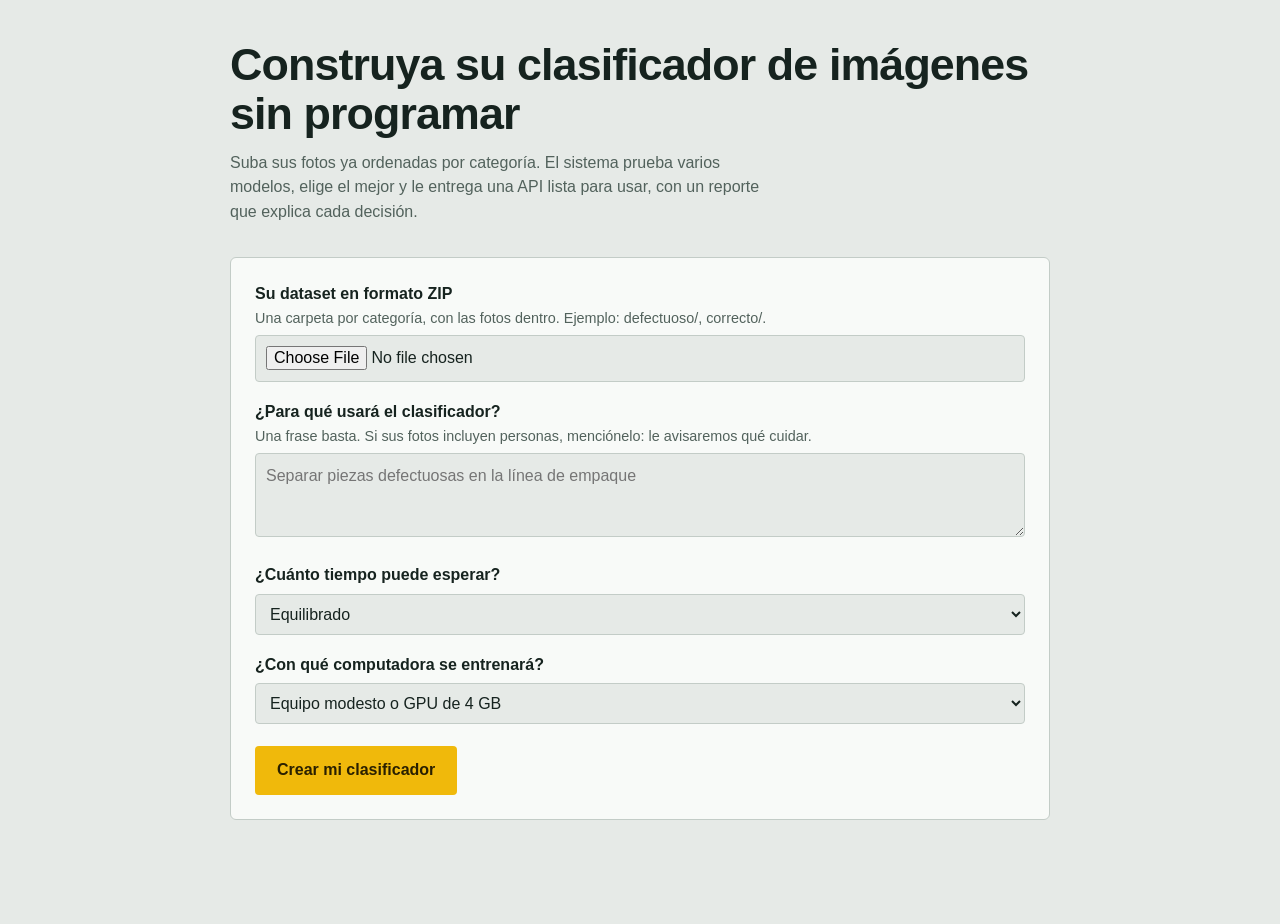
==== src/automl_agents/web/index.html @ e98e284c "Initial commit" ====
<!doctype html>
<html lang="es">
<head>
<meta charset="utf-8">
<meta name="viewport" content="width=device-width, initial-scale=1">
<title>Construya su clasificador de imágenes</title>
<style>
  :root {
    --bg:#e6eae7; --paper:#f8faf8; --ink:#16231f; --muted:#52625c; --line:#c3ccc7;
    --signal:#f0b90b; --signal-ink:#2a2000; --steel:#2f5d7c; --ok:#1f7a4d; --bad:#b3261e;
    --font: "Segoe UI", "Helvetica Neue", Arial, system-ui, sans-serif;
  }
  @media (prefers-color-scheme: dark) {
    :root { --bg:#141b19; --paper:#1c2522; --ink:#e7eeea; --muted:#9fb0a8; --line:#33423d; --steel:#7fb3d6; --ok:#5ec08f; --bad:#ff8a80; }
  }
  * { box-sizing: border-box; }
  body { margin:0; background:var(--bg); color:var(--ink); font:16px/1.55 var(--font); }
  main { max-width: 860px; margin: 0 auto; padding: 40px 20px 80px; }
  h1 { font-size: clamp(1.9rem, 4.5vw, 2.8rem); line-height:1.1; margin:0 0 12px; letter-spacing:-0.02em; font-weight:800; }
  .lead { max-width: 60ch; color:var(--muted); margin:0 0 32px; }
  form, .panel { background:var(--paper); border:1px solid var(--line); border-radius:6px; padding:24px; margin-bottom:24px; }
  label { display:block; font-weight:600; margin: 18px 0 6px; }
  label:first-of-type { margin-top:0; }
  .hint { color:var(--muted); font-weight:400; font-size:.9rem; display:block; }
  input[type=file], textarea, select { width:100%; padding:10px; border:1px solid var(--line); border-radius:4px; background:var(--bg); color:var(--ink); font:inherit; }
  textarea { min-height: 84px; resize: vertical; }
  button { margin-top:22px; padding:12px 22px; border:0; border-radius:4px; background:var(--signal); color:var(--signal-ink); font:inherit; font-weight:700; cursor:pointer; }
  button:disabled { opacity:.5; cursor:progress; }
  :focus-visible { outline:3px solid var(--steel); outline-offset:2px; }
  .err { color:var(--bad); margin-top:14px; font-weight:600; }
  ol.steps { list-style:none; padding:0; margin:0 0 18px; display:grid; gap:8px; }
  ol.steps li { display:flex; gap:12px; align-items:center; color:var(--muted); }
  ol.steps li::before { content:""; width:14px; height:14px; border-radius:50%; border:2px solid var(--line); flex:none; }
  ol.steps li.now { color:var(--ink); font-weight:700; }
  ol.steps li.now::before { border-color:var(--signal); background:var(--signal); }
  ol.steps li.done::before { border-color:var(--ok); background:var(--ok); }
  #log { font-size:.9rem; color:var(--muted); max-height:180px; overflow:auto; border-top:1px solid var(--line); padding-top:12px; margin:0; list-style:none; }
  .kpi { font-size: clamp(2.4rem, 8vw, 4rem); font-weight:800; line-height:1; letter-spacing:-0.03em; }
  .row { display:flex; gap:16px; flex-wrap:wrap; margin-top:16px; }
  a.btn { display:inline-block; padding:10px 18px; border-radius:4px; border:2px solid var(--steel); color:var(--steel); font-weight:700; text-decoration:none; }
  a.btn.main { background:var(--steel); color:#fff; }
  pre { white-space:pre-wrap; background:var(--bg); padding:16px; border-radius:4px; font:inherit; font-size:.95rem; }
  [hidden] { display:none !important; }
</style>
</head>
<body>
<main>
  <h1>Construya su clasificador de imágenes sin programar</h1>
  <p class="lead">Suba sus fotos ya ordenadas por categoría. El sistema prueba varios modelos, elige el mejor y le entrega una API lista para usar, con un reporte que explica cada decisión.</p>

  <form id="form">
    <label for="file">Su dataset en formato ZIP
      <span class="hint">Una carpeta por categoría, con las fotos dentro. Ejemplo: defectuoso/, correcto/.</span></label>
    <input id="file" name="file" type="file" accept=".zip" required>

    <label for="use_case">¿Para qué usará el clasificador?
      <span class="hint">Una frase basta. Si sus fotos incluyen personas, menciónelo: le avisaremos qué cuidar.</span></label>
    <textarea id="use_case" name="use_case" maxlength="1000" placeholder="Separar piezas defectuosas en la línea de empaque"></textarea>

    <label for="budget">¿Cuánto tiempo puede esperar?</label>
    <select id="budget" name="budget">
      <option value="rapido">Rápido: menos pruebas, resultado más aproximado</option>
      <option value="estandar" selected>Equilibrado</option>
      <option value="exhaustivo">Exhaustivo: más pruebas, tarda más</option>
    </select>

    <label for="tier">¿Con qué computadora se entrenará?</label>
    <select id="tier" name="tier">
      <option value="low" selected>Equipo modesto o GPU de 4 GB</option>
      <option value="medium">GPU de 8 GB o más</option>
      <option value="high">GPU potente o nube</option>
    </select>

    <button id="go" type="submit">Crear mi clasificador</button>
    <div id="err" class="err" role="alert" hidden></div>
  </form>

  <section id="progress" class="panel" hidden aria-live="polite">
    <ol class="steps" id="steps"></ol>
    <ul id="log"></ul>
  </section>

  <section id="result" class="panel" hidden>
    <div class="kpi" id="acc"></div>
    <p id="acc-note" style="color:var(--muted);margin:6px 0 0"></p>
    <div class="row">
      <a class="btn main" id="dl" href="#">Descargar modelo y reportes</a>
      <a class="btn" id="rep" href="#" target="_blank" rel="noopener">Ver reporte completo</a>
    </div>
    <pre id="report" hidden></pre>
  </section>
</main>
<script>
const STAGES = [
  ["perfil","Revisando sus imágenes"], ["rag","Consultando buenas prácticas"],
  ["candidatas","Eligiendo los modelos a probar"], ["train","Entrenando y comparando"],
  ["evaluacion","Evaluando con imágenes nuevas"], ["reportes","Escribiendo los reportes"], ["listo","Modelo listo"]
];
const $ = id => document.getElementById(id);
let timer = null;

function renderSteps(events) {
  const seen = new Set(events.map(e => e.stage === "control" ? "train" : e.stage));
  let last = -1; STAGES.forEach(([k], i) => { if (seen.has(k)) last = i; });
  $("steps").innerHTML = STAGES.map(([k, t], i) =>
    `<li class="${i < last || (i === last && k === "listo") ? "done" : i === last ? "now" : ""}">${t}</li>`).join("");
  $("log").innerHTML = events.slice(-8).reverse().map(e => `<li>${e.message.replace(/</g, "&lt;")}</li>`).join("");
}

async function poll(id) {
  const r = await fetch(`/api/runs/${id}`); const d = await r.json();
  renderSteps(d.events || []);
  if (d.status === "done") {
    clearInterval(timer);
    const s = d.summary, acc = (s.test.accuracy * 100).toFixed(0);
    $("acc").textContent = `${acc} % de aciertos`;
    $("acc-note").textContent = `Modelo elegido: ${s.winner.architecture}. Medido con ${s.test.n_test} imágenes que no vio al entrenar.`;
    $("dl").href = `/api/runs/${id}/download`; $("rep").href = `/api/runs/${id}/report`;
    $("result").hidden = false; $("go").disabled = false;
  } else if (d.status === "error") {
    clearInterval(timer); $("go").disabled = false;
    $("err").textContent = d.message || "La ejecución falló."; $("err").hidden = false;
  }
}

$("form").addEventListener("submit", async ev => {
  ev.preventDefault();
  $("err").hidden = true; $("result").hidden = true; $("go").disabled = true;
  const res = await fetch("/api/runs", { method: "POST", body: new FormData($("form")) });
  const d = await res.json();
  if (!res.ok) { $("err").textContent = d.detail || "No se pudo cargar el dataset."; $("err").hidden = false; $("go").disabled = false; return; }
  $("progress").hidden = false; renderSteps([]);
  timer = setInterval(() => poll(d.run_id), 3000); poll(d.run_id);
});
</script>
</body>
</html>
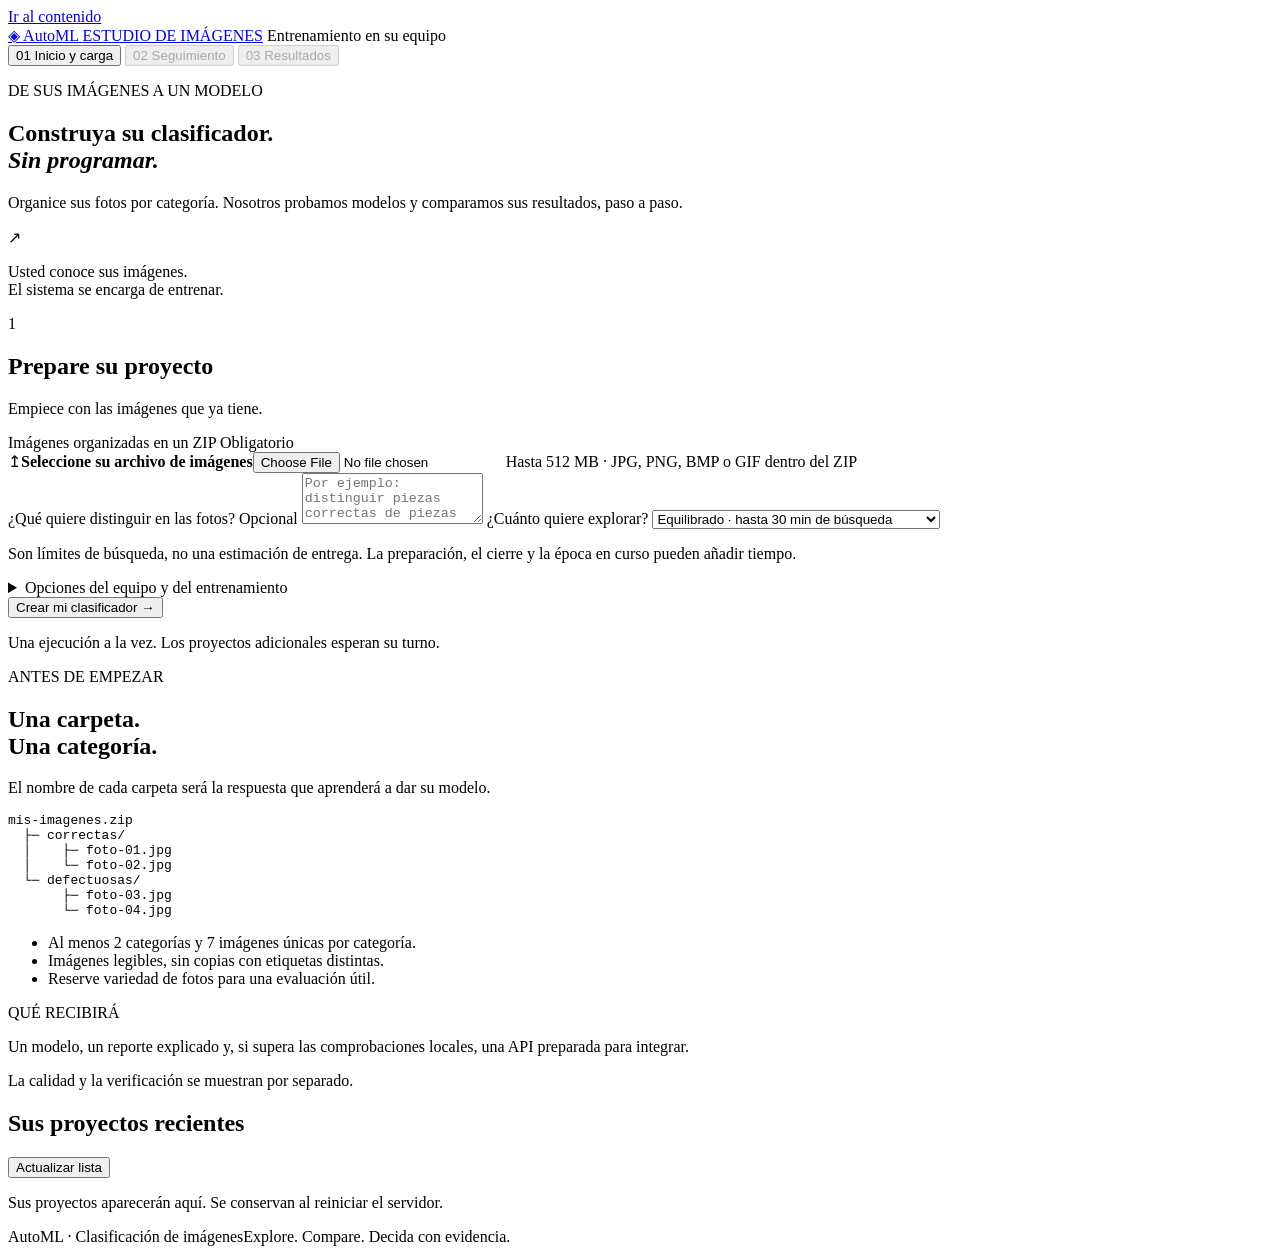
==== commit 82cc7128: "feat: version v2.0" ====
--- a/src/automl_agents/web/index.html
+++ b/src/automl_agents/web/index.html
@@ -1,137 +1,69 @@
 <!doctype html>
 <html lang="es">
 <head>
-<meta charset="utf-8">
-<meta name="viewport" content="width=device-width, initial-scale=1">
-<title>Construya su clasificador de imágenes</title>
-<style>
-  :root {
-    --bg:#e6eae7; --paper:#f8faf8; --ink:#16231f; --muted:#52625c; --line:#c3ccc7;
-    --signal:#f0b90b; --signal-ink:#2a2000; --steel:#2f5d7c; --ok:#1f7a4d; --bad:#b3261e;
-    --font: "Segoe UI", "Helvetica Neue", Arial, system-ui, sans-serif;
-  }
-  @media (prefers-color-scheme: dark) {
-    :root { --bg:#141b19; --paper:#1c2522; --ink:#e7eeea; --muted:#9fb0a8; --line:#33423d; --steel:#7fb3d6; --ok:#5ec08f; --bad:#ff8a80; }
-  }
-  * { box-sizing: border-box; }
-  body { margin:0; background:var(--bg); color:var(--ink); font:16px/1.55 var(--font); }
-  main { max-width: 860px; margin: 0 auto; padding: 40px 20px 80px; }
-  h1 { font-size: clamp(1.9rem, 4.5vw, 2.8rem); line-height:1.1; margin:0 0 12px; letter-spacing:-0.02em; font-weight:800; }
-  .lead { max-width: 60ch; color:var(--muted); margin:0 0 32px; }
-  form, .panel { background:var(--paper); border:1px solid var(--line); border-radius:6px; padding:24px; margin-bottom:24px; }
-  label { display:block; font-weight:600; margin: 18px 0 6px; }
-  label:first-of-type { margin-top:0; }
-  .hint { color:var(--muted); font-weight:400; font-size:.9rem; display:block; }
-  input[type=file], textarea, select { width:100%; padding:10px; border:1px solid var(--line); border-radius:4px; background:var(--bg); color:var(--ink); font:inherit; }
-  textarea { min-height: 84px; resize: vertical; }
-  button { margin-top:22px; padding:12px 22px; border:0; border-radius:4px; background:var(--signal); color:var(--signal-ink); font:inherit; font-weight:700; cursor:pointer; }
-  button:disabled { opacity:.5; cursor:progress; }
-  :focus-visible { outline:3px solid var(--steel); outline-offset:2px; }
-  .err { color:var(--bad); margin-top:14px; font-weight:600; }
-  ol.steps { list-style:none; padding:0; margin:0 0 18px; display:grid; gap:8px; }
-  ol.steps li { display:flex; gap:12px; align-items:center; color:var(--muted); }
-  ol.steps li::before { content:""; width:14px; height:14px; border-radius:50%; border:2px solid var(--line); flex:none; }
-  ol.steps li.now { color:var(--ink); font-weight:700; }
-  ol.steps li.now::before { border-color:var(--signal); background:var(--signal); }
-  ol.steps li.done::before { border-color:var(--ok); background:var(--ok); }
-  #log { font-size:.9rem; color:var(--muted); max-height:180px; overflow:auto; border-top:1px solid var(--line); padding-top:12px; margin:0; list-style:none; }
-  .kpi { font-size: clamp(2.4rem, 8vw, 4rem); font-weight:800; line-height:1; letter-spacing:-0.03em; }
-  .row { display:flex; gap:16px; flex-wrap:wrap; margin-top:16px; }
-  a.btn { display:inline-block; padding:10px 18px; border-radius:4px; border:2px solid var(--steel); color:var(--steel); font-weight:700; text-decoration:none; }
-  a.btn.main { background:var(--steel); color:#fff; }
-  pre { white-space:pre-wrap; background:var(--bg); padding:16px; border-radius:4px; font:inherit; font-size:.95rem; }
-  [hidden] { display:none !important; }
-</style>
+  <meta charset="utf-8">
+  <meta name="viewport" content="width=device-width, initial-scale=1">
+  <meta name="theme-color" content="#174f42">
+  <title>AutoML · Su clasificador de imágenes</title>
+  <link rel="stylesheet" href="/assets/app.css">
+  <script src="/assets/app.js" defer></script>
 </head>
 <body>
-<main>
-  <h1>Construya su clasificador de imágenes sin programar</h1>
-  <p class="lead">Suba sus fotos ya ordenadas por categoría. El sistema prueba varios modelos, elige el mejor y le entrega una API lista para usar, con un reporte que explica cada decisión.</p>
-
-  <form id="form">
-    <label for="file">Su dataset en formato ZIP
-      <span class="hint">Una carpeta por categoría, con las fotos dentro. Ejemplo: defectuoso/, correcto/.</span></label>
-    <input id="file" name="file" type="file" accept=".zip" required>
-
-    <label for="use_case">¿Para qué usará el clasificador?
-      <span class="hint">Una frase basta. Si sus fotos incluyen personas, menciónelo: le avisaremos qué cuidar.</span></label>
-    <textarea id="use_case" name="use_case" maxlength="1000" placeholder="Separar piezas defectuosas en la línea de empaque"></textarea>
-
-    <label for="budget">¿Cuánto tiempo puede esperar?</label>
-    <select id="budget" name="budget">
-      <option value="rapido">Rápido: menos pruebas, resultado más aproximado</option>
-      <option value="estandar" selected>Equilibrado</option>
-      <option value="exhaustivo">Exhaustivo: más pruebas, tarda más</option>
-    </select>
-
-    <label for="tier">¿Con qué computadora se entrenará?</label>
-    <select id="tier" name="tier">
-      <option value="low" selected>Equipo modesto o GPU de 4 GB</option>
-      <option value="medium">GPU de 8 GB o más</option>
-      <option value="high">GPU potente o nube</option>
-    </select>
-
-    <button id="go" type="submit">Crear mi clasificador</button>
-    <div id="err" class="err" role="alert" hidden></div>
-  </form>
-
-  <section id="progress" class="panel" hidden aria-live="polite">
-    <ol class="steps" id="steps"></ol>
-    <ul id="log"></ul>
+<a class="skip" href="#main">Ir al contenido</a>
+<header class="header"><a class="brand" href="/" aria-label="AutoML, inicio"><span class="brand-mark" aria-hidden="true">◈</span> AutoML <span class="brand-note">ESTUDIO DE IMÁGENES</span></a><span class="local-note"><i></i> Entrenamiento en su equipo</span></header>
+<main id="main">
+  <nav class="journey" aria-label="Pasos del proyecto">
+    <button data-view="start" aria-current="step"><span>01</span> Inicio y carga</button>
+    <button data-view="tracking" disabled><span>02</span> Seguimiento</button>
+    <button data-view="results" disabled><span>03</span> Resultados</button>
+  </nav>
+  <div id="connection" class="notice warning" role="status" hidden></div>
+  <div id="current" class="current" hidden><div><span class="eyebrow">PROYECTO ACTUAL</span><code id="run-id"></code></div><span id="run-state" class="badge"></span><button class="text-button" id="open-current">Ver seguimiento →</button></div>
+  <p id="action-error" class="field-error" role="alert" hidden></p>
+  <p id="run-error" class="field-error" role="alert" hidden></p>
+  <section id="start" aria-labelledby="start-title">
+    <div class="intro"><div><p class="eyebrow">DE SUS IMÁGENES A UN MODELO</p><h1 id="start-title" tabindex="-1">Construya su clasificador.<br><em>Sin programar.</em></h1><p class="lead">Organice sus fotos por categoría. Nosotros probamos modelos y comparamos sus resultados, paso a paso.</p></div><div class="intro-note"><span class="mini-symbol" aria-hidden="true">↗</span><p>Usted conoce sus imágenes.<br>El sistema se encarga de entrenar.</p></div></div>
+    <div class="setup-grid">
+      <form id="form" class="panel" novalidate>
+        <div class="panel-heading"><span class="step-marker">1</span><div><h2>Prepare su proyecto</h2><p>Empiece con las imágenes que ya tiene.</p></div></div>
+        <label for="file">Imágenes organizadas en un ZIP <span class="required">Obligatorio</span></label>
+        <div class="file-box"><span class="file-icon" aria-hidden="true">↥</span><strong>Seleccione su archivo de imágenes</strong><input id="file" name="file" type="file" accept=".zip,application/zip" required aria-describedby="file-hint file-error"><span id="file-hint" class="hint">Hasta 512 MB · JPG, PNG, BMP o GIF dentro del ZIP</span></div>
+        <p id="file-error" class="field-error" role="alert" hidden></p>
+        <label for="use_case">¿Qué quiere distinguir en las fotos? <span class="optional">Opcional</span></label>
+        <textarea id="use_case" name="use_case" maxlength="1000" rows="3" placeholder="Por ejemplo: distinguir piezas correctas de piezas defectuosas."></textarea>
+        <label for="budget">¿Cuánto quiere explorar?</label>
+        <select id="budget" name="budget" aria-describedby="budget-hint"><option value="rapido">Prueba rápida · hasta 10 min de búsqueda</option><option value="estandar" selected>Equilibrado · hasta 30 min de búsqueda</option><option value="exhaustivo">Más alternativas · hasta 60 min de búsqueda</option></select>
+        <p id="budget-hint" class="hint">Son límites de búsqueda, no una estimación de entrega. La preparación, el cierre y la época en curso pueden añadir tiempo.</p>
+        <details class="advanced"><summary>Opciones del equipo y del entrenamiento</summary><label for="tier">Equipo que ejecuta el servidor</label><select id="tier" name="tier"><option value="low">Modesto · CPU o GPU de 4 GB</option><option value="medium">Intermedio · GPU de 8 GB</option><option value="high">Potente · GPU de mayor capacidad</option></select><label for="mode">Cómo se eligen las alternativas</label><select id="mode" name="mode"><option value="rules">Reglas automáticas · sin servicio de IA externo</option><option value="agentic">Asistente de IA · usa las credenciales del servidor</option></select><label class="check"><input id="pretrained" type="checkbox" checked> Partir de modelos previamente entrenados</label><p class="hint">Puede necesitar descargar pesos la primera vez. Desactive esta opción para una prueba sin descargas; con pocos datos, la calidad será limitada.</p></details>
+        <p id="form-error" class="field-error" role="alert" hidden></p>
+        <button id="go" class="primary" type="submit">Crear mi clasificador <span aria-hidden="true">→</span></button>
+        <p class="hint form-foot">Una ejecución a la vez. Los proyectos adicionales esperan su turno.</p>
+      </form>
+      <aside class="guide"><div class="guide-top"><span class="eyebrow">ANTES DE EMPEZAR</span><h2>Una carpeta.<br>Una categoría.</h2><p>El nombre de cada carpeta será la respuesta que aprenderá a dar su modelo.</p><pre aria-label="Ejemplo de estructura del ZIP">mis-imagenes.zip
+  ├─ correctas/
+  │    ├─ foto-01.jpg
+  │    └─ foto-02.jpg
+  └─ defectuosas/
+       ├─ foto-03.jpg
+       └─ foto-04.jpg</pre><ul class="requirements"><li>Al menos 2 categorías y 7 imágenes únicas por categoría.</li><li>Imágenes legibles, sin copias con etiquetas distintas.</li><li>Reserve variedad de fotos para una evaluación útil.</li></ul></div><div class="guide-bottom"><span class="eyebrow">QUÉ RECIBIRÁ</span><p>Un modelo, un reporte explicado y, si supera las comprobaciones locales, una API preparada para integrar.</p><p class="hint">La calidad y la verificación se muestran por separado.</p></div></aside>
+    </div>
   </section>
-
-  <section id="result" class="panel" hidden>
-    <div class="kpi" id="acc"></div>
-    <p id="acc-note" style="color:var(--muted);margin:6px 0 0"></p>
-    <div class="row">
-      <a class="btn main" id="dl" href="#">Descargar modelo y reportes</a>
-      <a class="btn" id="rep" href="#" target="_blank" rel="noopener">Ver reporte completo</a>
-    </div>
-    <pre id="report" hidden></pre>
+  <section id="tracking" hidden aria-labelledby="tracking-title">
+    <div class="view-heading"><div><p class="eyebrow">SU PROYECTO, PASO A PASO</p><h1 id="tracking-title" tabindex="-1">Estamos trabajando en sus imágenes.</h1><p id="status-description" class="lead"></p></div><div class="actions"><button id="cancel" class="secondary" hidden>Cancelar entrenamiento</button><button id="resume" class="primary" hidden>Reanudar ejecución</button><button id="see-results" class="secondary" hidden>Ver resultados →</button></div></div>
+    <div id="live-status" class="notice" role="status" aria-live="polite" aria-atomic="true"></div>
+    <details><summary>Consultar otros límites de ejecución</summary><p id="budget-detail" class="hint"></p></details>
+    <div class="stats"><article class="stat"><span>Etapa actual</span><strong id="stage">En espera</strong><small id="task">El proyecto está en la cola.</small></article><article class="stat"><span>Intentos terminados</span><strong id="attempts">0</strong><small id="attempt-limit"></small></article><article class="stat"><span>Tiempo de búsqueda consumido</span><strong id="time">0 s</strong><small id="time-limit"></small></article><article class="stat"><span>Mejor acierto en validación</span><strong id="best">—</strong><small>Imágenes reservadas para comparar modelos.</small></article></div>
+    <div class="tracking-grid"><article class="panel"><div class="section-title"><h2>El recorrido</h2><span class="eyebrow">AVANCE MEDIDO</span></div><ol id="stages" class="stages"></ol><p class="hint">La búsqueda se adapta a lo aprendido. No se muestra un porcentaje total porque el número de pruebas puede cambiar.</p></article><article class="panel"><h2>Entrenamiento actual</h2><p id="epoch">Todavía no hay un intento activo.</p><div id="chart" class="chart"></div><p class="hint">Un paso (época) significa que el modelo recorrió las imágenes de entrenamiento. Las curvas se actualizan al terminar cada paso.</p><details><summary>Plan y decisiones del sistema</summary><ol id="plan" class="plain-list"></ol><ul id="decisions" class="plain-list"></ul></details></article></div>
+    <article class="panel activity"><h2>Actividad reciente</h2><ol id="events" class="events"></ol></article>
   </section>
+  <section id="results" hidden aria-labelledby="results-title">
+    <div class="view-heading"><div><p class="eyebrow">LO QUE APRENDIMOS</p><h1 id="results-title" tabindex="-1">Resultados de su proyecto.</h1><p id="result-description" class="lead"></p></div><div class="actions"><button class="primary" id="result-resume" hidden>Reanudar ejecución</button><button class="secondary" id="new-project">Crear otro proyecto</button></div></div>
+    <div class="result-grid"><article class="panel result-main"><span class="eyebrow">MODELO SELECCIONADO</span><h2 id="winner">Sin modelo seleccionado</h2><div id="test-accuracy" class="score">—</div><p>Acierto con imágenes de prueba que no se usaron para elegir el modelo.</p><div class="result-metrics"><div><span>Equilibrio entre categorías (F1)</span><strong id="f1">—</strong></div><div><span>Imágenes de prueba</span><strong id="n-test">—</strong></div><div><span>Acierto de validación</span><strong id="val-accuracy">—</strong></div></div></article><article class="panel"><h2>Estado de la entrega</h2><dl class="delivery"><dt>Calidad del modelo</dt><dd id="quality"></dd><dt>Archivos disponibles</dt><dd id="delivery-state"></dd><dt>Verificación de la API</dt><dd id="verification"></dd><dt>Motivo de finalización</dt><dd id="reason"></dd></dl></article></div>
+    <article class="panel"><h2>Descargue lo que necesita</h2><p>Las opciones se habilitan cuando los archivos están disponibles y la ejecución se ha detenido.</p><div id="downloads" class="downloads"></div><p id="no-downloads" class="hint">No hay archivos disponibles todavía.</p><details id="report-details" hidden><summary>Leer el reporte de esta ejecución</summary><pre id="report">Abra esta sección para cargar el reporte.</pre></details></article>
+    <article class="notice"><h2>Antes de usar su modelo</h2><ul id="limitations"><li>El resultado depende de la variedad y calidad de sus imágenes.</li><li>Compruebe el modelo con fotos reales de su caso de uso antes de integrarlo.</li></ul></article>
+  </section>
+  <section class="history" aria-labelledby="history-title"><div class="section-title"><h2 id="history-title">Sus proyectos recientes</h2><button id="refresh-history" class="text-button">Actualizar lista</button></div><p id="history-empty" class="hint">Sus proyectos aparecerán aquí. Se conservan al reiniciar el servidor.</p><ul id="history-list"></ul></section>
 </main>
-<script>
-const STAGES = [
-  ["perfil","Revisando sus imágenes"], ["rag","Consultando buenas prácticas"],
-  ["candidatas","Eligiendo los modelos a probar"], ["train","Entrenando y comparando"],
-  ["evaluacion","Evaluando con imágenes nuevas"], ["reportes","Escribiendo los reportes"], ["listo","Modelo listo"]
-];
-const $ = id => document.getElementById(id);
-let timer = null;
-
-function renderSteps(events) {
-  const seen = new Set(events.map(e => e.stage === "control" ? "train" : e.stage));
-  let last = -1; STAGES.forEach(([k], i) => { if (seen.has(k)) last = i; });
-  $("steps").innerHTML = STAGES.map(([k, t], i) =>
-    `<li class="${i < last || (i === last && k === "listo") ? "done" : i === last ? "now" : ""}">${t}</li>`).join("");
-  $("log").innerHTML = events.slice(-8).reverse().map(e => `<li>${e.message.replace(/</g, "&lt;")}</li>`).join("");
-}
-
-async function poll(id) {
-  const r = await fetch(`/api/runs/${id}`); const d = await r.json();
-  renderSteps(d.events || []);
-  if (d.status === "done") {
-    clearInterval(timer);
-    const s = d.summary, acc = (s.test.accuracy * 100).toFixed(0);
-    $("acc").textContent = `${acc} % de aciertos`;
-    $("acc-note").textContent = `Modelo elegido: ${s.winner.architecture}. Medido con ${s.test.n_test} imágenes que no vio al entrenar.`;
-    $("dl").href = `/api/runs/${id}/download`; $("rep").href = `/api/runs/${id}/report`;
-    $("result").hidden = false; $("go").disabled = false;
-  } else if (d.status === "error") {
-    clearInterval(timer); $("go").disabled = false;
-    $("err").textContent = d.message || "La ejecución falló."; $("err").hidden = false;
-  }
-}
-
-$("form").addEventListener("submit", async ev => {
-  ev.preventDefault();
-  $("err").hidden = true; $("result").hidden = true; $("go").disabled = true;
-  const res = await fetch("/api/runs", { method: "POST", body: new FormData($("form")) });
-  const d = await res.json();
-  if (!res.ok) { $("err").textContent = d.detail || "No se pudo cargar el dataset."; $("err").hidden = false; $("go").disabled = false; return; }
-  $("progress").hidden = false; renderSteps([]);
-  timer = setInterval(() => poll(d.run_id), 3000); poll(d.run_id);
-});
-</script>
+<footer><span>AutoML · Clasificación de imágenes</span><span>Explore. Compare. Decida con evidencia.</span></footer>
 </body>
 </html>
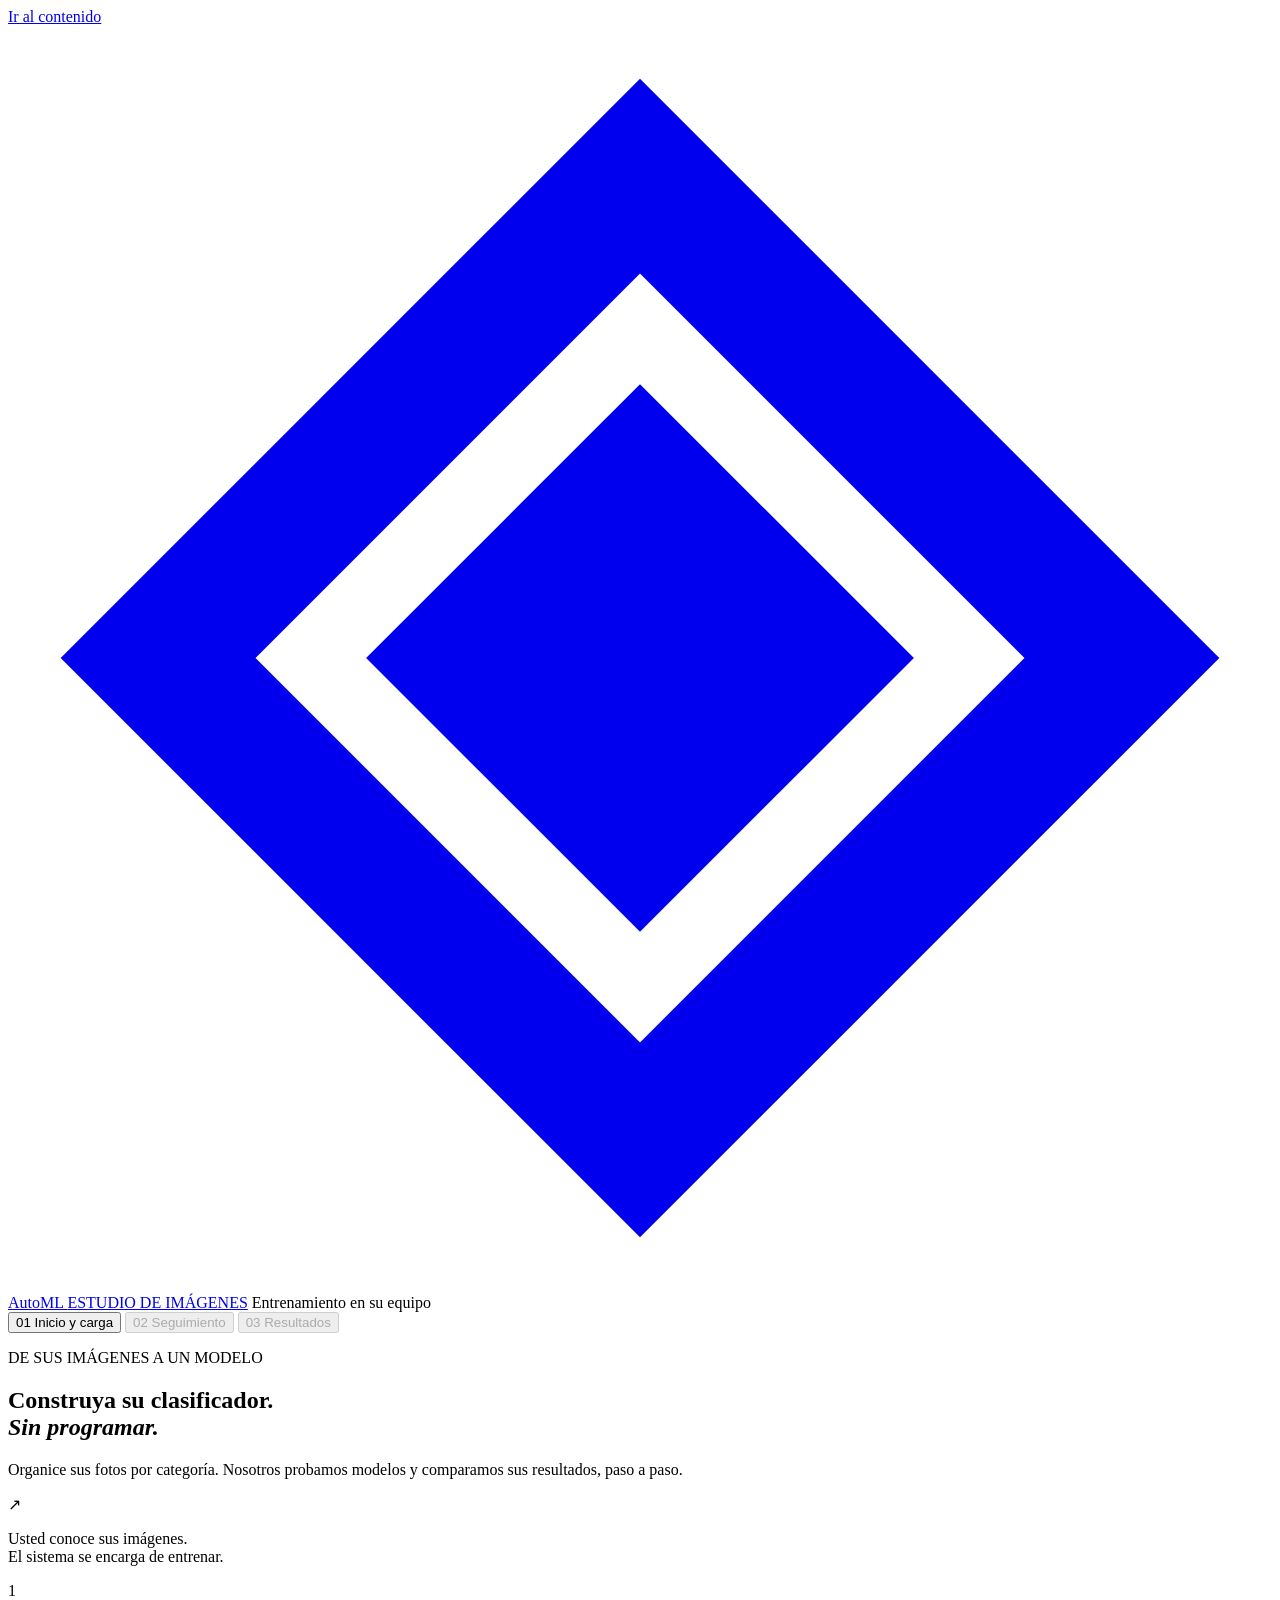
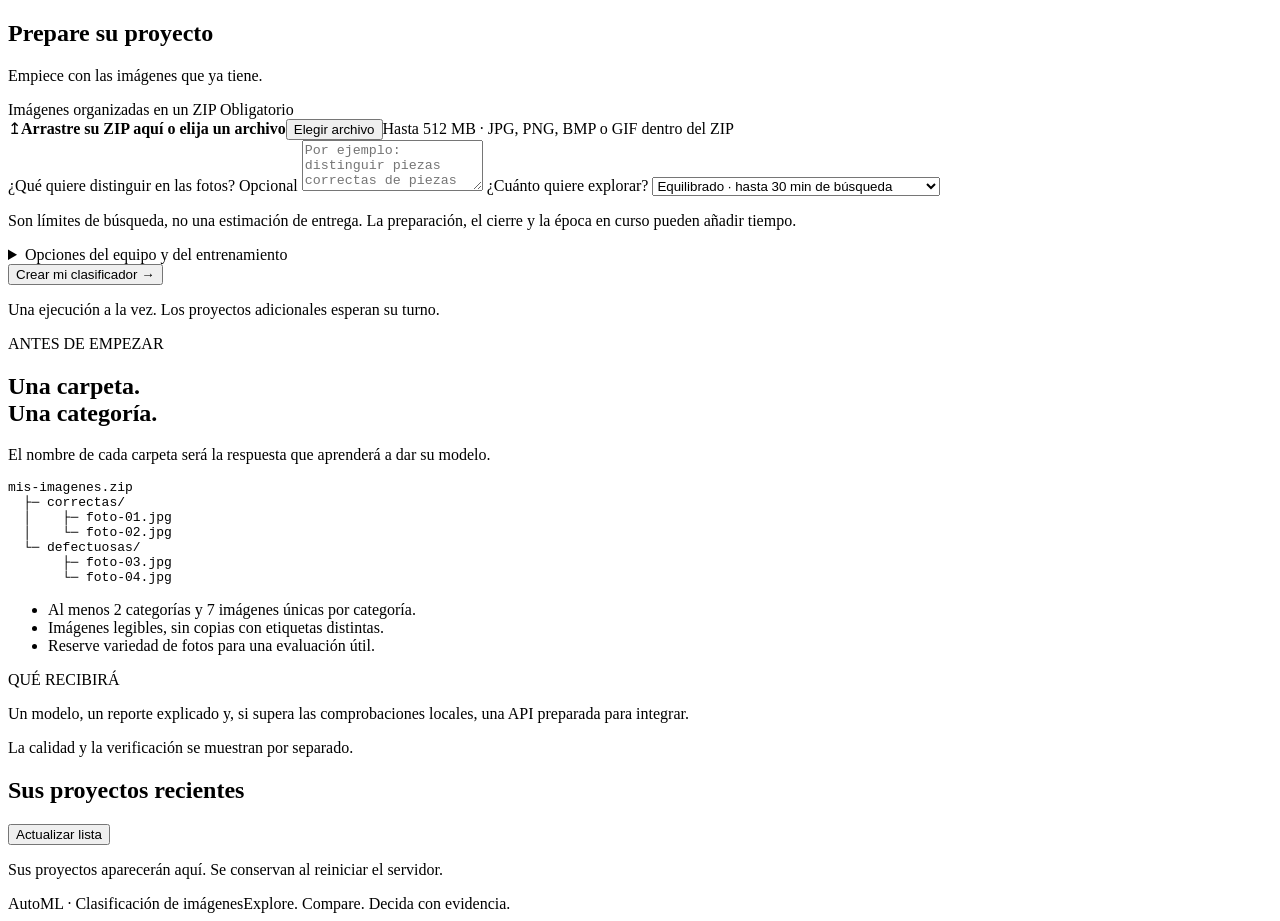
==== commit f77bab49: "feat: release version 2.1.0" ====
--- a/src/automl_agents/web/index.html
+++ b/src/automl_agents/web/index.html
@@ -5,12 +5,12 @@
   <meta name="viewport" content="width=device-width, initial-scale=1">
   <meta name="theme-color" content="#174f42">
   <title>AutoML · Su clasificador de imágenes</title>
-  <link rel="stylesheet" href="/assets/app.css">
-  <script src="/assets/app.js" defer></script>
+  <link rel="stylesheet" href="/assets/app.css?v=20261030-footer-spacing">
+  <script src="/assets/app.js?v=20261030-markdown" defer></script>
 </head>
 <body>
 <a class="skip" href="#main">Ir al contenido</a>
-<header class="header"><a class="brand" href="/" aria-label="AutoML, inicio"><span class="brand-mark" aria-hidden="true">◈</span> AutoML <span class="brand-note">ESTUDIO DE IMÁGENES</span></a><span class="local-note"><i></i> Entrenamiento en su equipo</span></header>
+<header class="header"><a class="brand" href="/" aria-label="AutoML, inicio"><span class="brand-mark" aria-hidden="true"><svg viewBox="0 0 24 24" focusable="false"><path d="M12 1 23 12 12 23 1 12Z M12 4.7 4.7 12 12 19.3 19.3 12Z" fill="currentColor" fill-rule="evenodd"/><path d="m12 6.8 5.2 5.2-5.2 5.2L6.8 12Z" fill="currentColor"/></svg></span> AutoML <span class="brand-note">ESTUDIO DE IMÁGENES</span></a><span class="local-note"><i></i> Entrenamiento en su equipo</span></header>
 <main id="main">
   <nav class="journey" aria-label="Pasos del proyecto">
     <button data-view="start" aria-current="step"><span>01</span> Inicio y carga</button>
@@ -26,8 +26,9 @@
     <div class="setup-grid">
       <form id="form" class="panel" novalidate>
         <div class="panel-heading"><span class="step-marker">1</span><div><h2>Prepare su proyecto</h2><p>Empiece con las imágenes que ya tiene.</p></div></div>
-        <label for="file">Imágenes organizadas en un ZIP <span class="required">Obligatorio</span></label>
-        <div class="file-box"><span class="file-icon" aria-hidden="true">↥</span><strong>Seleccione su archivo de imágenes</strong><input id="file" name="file" type="file" accept=".zip,application/zip" required aria-describedby="file-hint file-error"><span id="file-hint" class="hint">Hasta 512 MB · JPG, PNG, BMP o GIF dentro del ZIP</span></div>
+        <div id="file-label" class="field-label">Imágenes organizadas en un ZIP <span class="required">Obligatorio</span></div>
+        <div id="file-picker" class="file-box"><span class="file-icon" aria-hidden="true">↥</span><strong>Arrastre su ZIP aquí o elija un archivo</strong><input id="file" name="file" type="file" accept=".zip,application/zip" required aria-labelledby="file-label" aria-describedby="file-hint file-error" hidden><button id="choose-file" class="secondary" type="button" aria-describedby="file-hint file-error">Elegir archivo</button><span id="file-hint" class="hint">Hasta 512 MB · JPG, PNG, BMP o GIF dentro del ZIP</span></div>
+        <div id="file-card" class="file-card" hidden><span id="file-fallback" class="file-icon" aria-hidden="true">▤</span><div id="file-previews" class="file-previews" hidden></div><div class="file-details" role="status"><strong id="file-name"></strong><span id="file-size"></span></div><button id="remove-file" class="remove-file" type="button" aria-label="Eliminar archivo y elegir otro" title="Eliminar archivo y elegir otro">×</button></div>
         <p id="file-error" class="field-error" role="alert" hidden></p>
         <label for="use_case">¿Qué quiere distinguir en las fotos? <span class="optional">Opcional</span></label>
         <textarea id="use_case" name="use_case" maxlength="1000" rows="3" placeholder="Por ejemplo: distinguir piezas correctas de piezas defectuosas."></textarea>
@@ -50,16 +51,16 @@
   </section>
   <section id="tracking" hidden aria-labelledby="tracking-title">
     <div class="view-heading"><div><p class="eyebrow">SU PROYECTO, PASO A PASO</p><h1 id="tracking-title" tabindex="-1">Estamos trabajando en sus imágenes.</h1><p id="status-description" class="lead"></p></div><div class="actions"><button id="cancel" class="secondary" hidden>Cancelar entrenamiento</button><button id="resume" class="primary" hidden>Reanudar ejecución</button><button id="see-results" class="secondary" hidden>Ver resultados →</button></div></div>
-    <div id="live-status" class="notice" role="status" aria-live="polite" aria-atomic="true"></div>
-    <details><summary>Consultar otros límites de ejecución</summary><p id="budget-detail" class="hint"></p></details>
+    <div id="live-status" class="sr-only" role="status" aria-live="polite" aria-atomic="true"></div>
     <div class="stats"><article class="stat"><span>Etapa actual</span><strong id="stage">En espera</strong><small id="task">El proyecto está en la cola.</small></article><article class="stat"><span>Intentos terminados</span><strong id="attempts">0</strong><small id="attempt-limit"></small></article><article class="stat"><span>Tiempo de búsqueda consumido</span><strong id="time">0 s</strong><small id="time-limit"></small></article><article class="stat"><span>Mejor acierto en validación</span><strong id="best">—</strong><small>Imágenes reservadas para comparar modelos.</small></article></div>
     <div class="tracking-grid"><article class="panel"><div class="section-title"><h2>El recorrido</h2><span class="eyebrow">AVANCE MEDIDO</span></div><ol id="stages" class="stages"></ol><p class="hint">La búsqueda se adapta a lo aprendido. No se muestra un porcentaje total porque el número de pruebas puede cambiar.</p></article><article class="panel"><h2>Entrenamiento actual</h2><p id="epoch">Todavía no hay un intento activo.</p><div id="chart" class="chart"></div><p class="hint">Un paso (época) significa que el modelo recorrió las imágenes de entrenamiento. Las curvas se actualizan al terminar cada paso.</p><details><summary>Plan y decisiones del sistema</summary><ol id="plan" class="plain-list"></ol><ul id="decisions" class="plain-list"></ul></details></article></div>
     <article class="panel activity"><h2>Actividad reciente</h2><ol id="events" class="events"></ol></article>
+    <details class="execution-limits"><summary>Consultar otros límites de ejecución</summary><p id="budget-detail" class="hint"></p></details>
   </section>
   <section id="results" hidden aria-labelledby="results-title">
     <div class="view-heading"><div><p class="eyebrow">LO QUE APRENDIMOS</p><h1 id="results-title" tabindex="-1">Resultados de su proyecto.</h1><p id="result-description" class="lead"></p></div><div class="actions"><button class="primary" id="result-resume" hidden>Reanudar ejecución</button><button class="secondary" id="new-project">Crear otro proyecto</button></div></div>
     <div class="result-grid"><article class="panel result-main"><span class="eyebrow">MODELO SELECCIONADO</span><h2 id="winner">Sin modelo seleccionado</h2><div id="test-accuracy" class="score">—</div><p>Acierto con imágenes de prueba que no se usaron para elegir el modelo.</p><div class="result-metrics"><div><span>Equilibrio entre categorías (F1)</span><strong id="f1">—</strong></div><div><span>Imágenes de prueba</span><strong id="n-test">—</strong></div><div><span>Acierto de validación</span><strong id="val-accuracy">—</strong></div></div></article><article class="panel"><h2>Estado de la entrega</h2><dl class="delivery"><dt>Calidad del modelo</dt><dd id="quality"></dd><dt>Archivos disponibles</dt><dd id="delivery-state"></dd><dt>Verificación de la API</dt><dd id="verification"></dd><dt>Motivo de finalización</dt><dd id="reason"></dd></dl></article></div>
-    <article class="panel"><h2>Descargue lo que necesita</h2><p>Las opciones se habilitan cuando los archivos están disponibles y la ejecución se ha detenido.</p><div id="downloads" class="downloads"></div><p id="no-downloads" class="hint">No hay archivos disponibles todavía.</p><details id="report-details" hidden><summary>Leer el reporte de esta ejecución</summary><pre id="report">Abra esta sección para cargar el reporte.</pre></details></article>
+    <article class="panel"><h2>Descargue lo que necesita</h2><p>Las opciones se habilitan cuando los archivos están disponibles y la ejecución se ha detenido.</p><div id="downloads" class="downloads"></div><p id="no-downloads" class="hint">No hay archivos disponibles todavía.</p><details id="report-details" hidden><summary>Leer el reporte de esta ejecución</summary><div id="report" class="report-content" role="region" aria-label="Reporte de la ejecución" tabindex="0">Abra esta sección para cargar el reporte.</div></details></article>
     <article class="notice"><h2>Antes de usar su modelo</h2><ul id="limitations"><li>El resultado depende de la variedad y calidad de sus imágenes.</li><li>Compruebe el modelo con fotos reales de su caso de uso antes de integrarlo.</li></ul></article>
   </section>
   <section class="history" aria-labelledby="history-title"><div class="section-title"><h2 id="history-title">Sus proyectos recientes</h2><button id="refresh-history" class="text-button">Actualizar lista</button></div><p id="history-empty" class="hint">Sus proyectos aparecerán aquí. Se conservan al reiniciar el servidor.</p><ul id="history-list"></ul></section>
